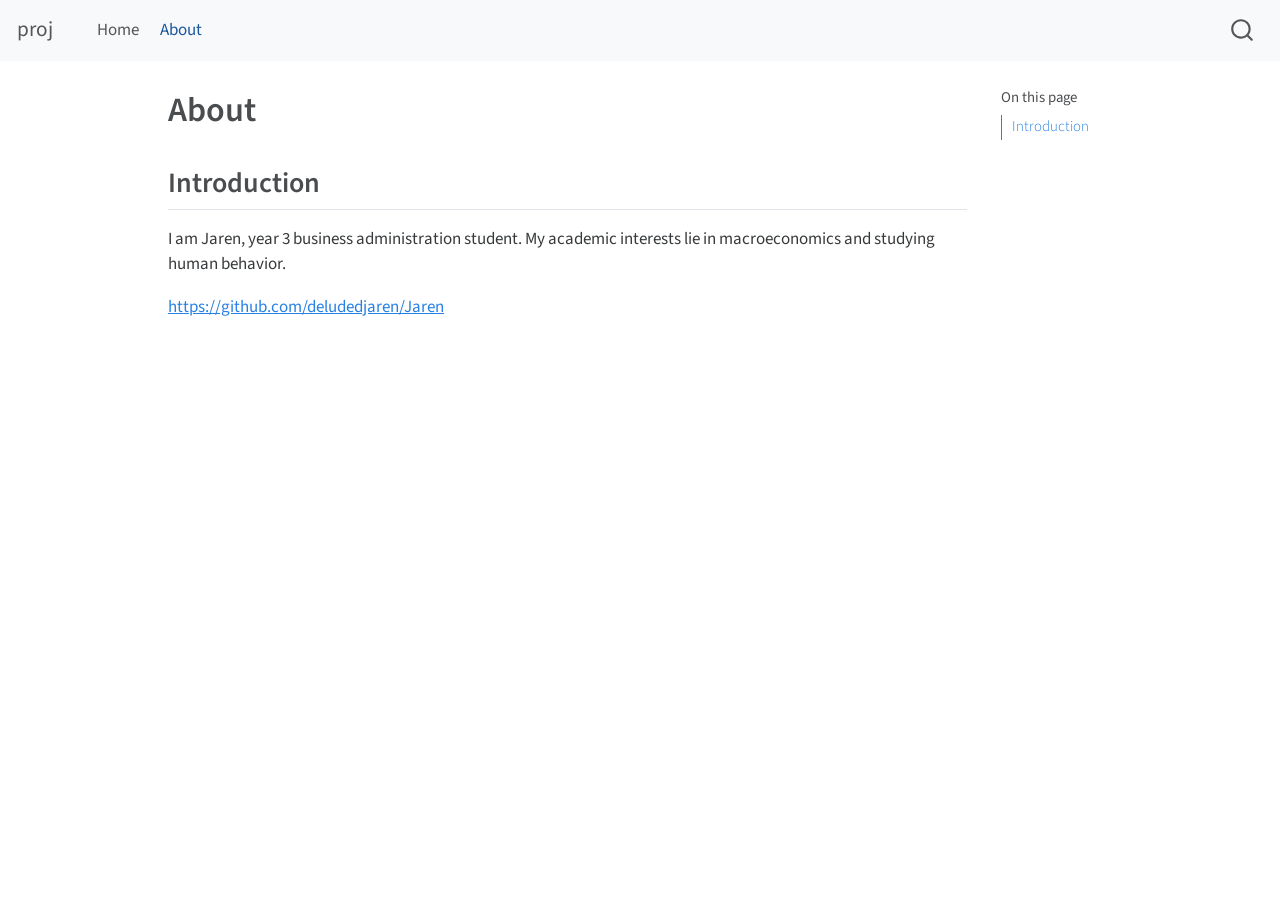
==== docs/about.html @ 87b83c74 "new" ====
<!DOCTYPE html>
<html xmlns="http://www.w3.org/1999/xhtml" lang="en" xml:lang="en"><head>

<meta charset="utf-8">
<meta name="generator" content="quarto-1.3.353">

<meta name="viewport" content="width=device-width, initial-scale=1.0, user-scalable=yes">


<title>proj - About</title>
<style>
code{white-space: pre-wrap;}
span.smallcaps{font-variant: small-caps;}
div.columns{display: flex; gap: min(4vw, 1.5em);}
div.column{flex: auto; overflow-x: auto;}
div.hanging-indent{margin-left: 1.5em; text-indent: -1.5em;}
ul.task-list{list-style: none;}
ul.task-list li input[type="checkbox"] {
  width: 0.8em;
  margin: 0 0.8em 0.2em -1em; /* quarto-specific, see https://github.com/quarto-dev/quarto-cli/issues/4556 */ 
  vertical-align: middle;
}
</style>


<script src="site_libs/quarto-nav/quarto-nav.js"></script>
<script src="site_libs/quarto-nav/headroom.min.js"></script>
<script src="site_libs/clipboard/clipboard.min.js"></script>
<script src="site_libs/quarto-search/autocomplete.umd.js"></script>
<script src="site_libs/quarto-search/fuse.min.js"></script>
<script src="site_libs/quarto-search/quarto-search.js"></script>
<meta name="quarto:offset" content="./">
<script src="site_libs/quarto-html/quarto.js"></script>
<script src="site_libs/quarto-html/popper.min.js"></script>
<script src="site_libs/quarto-html/tippy.umd.min.js"></script>
<script src="site_libs/quarto-html/anchor.min.js"></script>
<link href="site_libs/quarto-html/tippy.css" rel="stylesheet">
<link href="site_libs/quarto-html/quarto-syntax-highlighting.css" rel="stylesheet" id="quarto-text-highlighting-styles">
<script src="site_libs/bootstrap/bootstrap.min.js"></script>
<link href="site_libs/bootstrap/bootstrap-icons.css" rel="stylesheet">
<link href="site_libs/bootstrap/bootstrap.min.css" rel="stylesheet" id="quarto-bootstrap" data-mode="light">
<script id="quarto-search-options" type="application/json">{
  "location": "navbar",
  "copy-button": false,
  "collapse-after": 3,
  "panel-placement": "end",
  "type": "overlay",
  "limit": 20,
  "language": {
    "search-no-results-text": "No results",
    "search-matching-documents-text": "matching documents",
    "search-copy-link-title": "Copy link to search",
    "search-hide-matches-text": "Hide additional matches",
    "search-more-match-text": "more match in this document",
    "search-more-matches-text": "more matches in this document",
    "search-clear-button-title": "Clear",
    "search-detached-cancel-button-title": "Cancel",
    "search-submit-button-title": "Submit"
  }
}</script>


<link rel="stylesheet" href="styles.css">
</head>

<body class="nav-fixed">

<div id="quarto-search-results"></div>
  <header id="quarto-header" class="headroom fixed-top">
    <nav class="navbar navbar-expand-lg navbar-dark ">
      <div class="navbar-container container-fluid">
      <div class="navbar-brand-container">
    <a class="navbar-brand" href="./index.html">
    <span class="navbar-title">proj</span>
    </a>
  </div>
            <div id="quarto-search" class="" title="Search"></div>
          <button class="navbar-toggler" type="button" data-bs-toggle="collapse" data-bs-target="#navbarCollapse" aria-controls="navbarCollapse" aria-expanded="false" aria-label="Toggle navigation" onclick="if (window.quartoToggleHeadroom) { window.quartoToggleHeadroom(); }">
  <span class="navbar-toggler-icon"></span>
</button>
          <div class="collapse navbar-collapse" id="navbarCollapse">
            <ul class="navbar-nav navbar-nav-scroll me-auto">
  <li class="nav-item">
    <a class="nav-link" href="./index.html" rel="" target="">
 <span class="menu-text">Home</span></a>
  </li>  
  <li class="nav-item">
    <a class="nav-link active" href="./about.html" rel="" target="" aria-current="page">
 <span class="menu-text">About</span></a>
  </li>  
</ul>
            <div class="quarto-navbar-tools ms-auto">
</div>
          </div> <!-- /navcollapse -->
      </div> <!-- /container-fluid -->
    </nav>
</header>
<!-- content -->
<div id="quarto-content" class="quarto-container page-columns page-rows-contents page-layout-article page-navbar">
<!-- sidebar -->
<!-- margin-sidebar -->
    <div id="quarto-margin-sidebar" class="sidebar margin-sidebar">
        <nav id="TOC" role="doc-toc" class="toc-active">
    <h2 id="toc-title">On this page</h2>
   
  <ul>
  <li><a href="#introduction" id="toc-introduction" class="nav-link active" data-scroll-target="#introduction">Introduction</a></li>
  </ul>
</nav>
    </div>
<!-- main -->
<main class="content" id="quarto-document-content">

<header id="title-block-header" class="quarto-title-block default">
<div class="quarto-title">
<h1 class="title">About</h1>
</div>



<div class="quarto-title-meta">

    
  
    
  </div>
  

</header>

<section id="introduction" class="level2">
<h2 class="anchored" data-anchor-id="introduction">Introduction</h2>
<p>I am Jaren, year 3 business administration student. My academic interests lie in macroeconomics and studying human behavior.</p>
<p><a href="https://github.com/deludedjaren/Jaren" class="uri">https://github.com/deludedjaren/Jaren</a></p>


</section>

</main> <!-- /main -->
<script id="quarto-html-after-body" type="application/javascript">
window.document.addEventListener("DOMContentLoaded", function (event) {
  const toggleBodyColorMode = (bsSheetEl) => {
    const mode = bsSheetEl.getAttribute("data-mode");
    const bodyEl = window.document.querySelector("body");
    if (mode === "dark") {
      bodyEl.classList.add("quarto-dark");
      bodyEl.classList.remove("quarto-light");
    } else {
      bodyEl.classList.add("quarto-light");
      bodyEl.classList.remove("quarto-dark");
    }
  }
  const toggleBodyColorPrimary = () => {
    const bsSheetEl = window.document.querySelector("link#quarto-bootstrap");
    if (bsSheetEl) {
      toggleBodyColorMode(bsSheetEl);
    }
  }
  toggleBodyColorPrimary();  
  const icon = "";
  const anchorJS = new window.AnchorJS();
  anchorJS.options = {
    placement: 'right',
    icon: icon
  };
  anchorJS.add('.anchored');
  const isCodeAnnotation = (el) => {
    for (const clz of el.classList) {
      if (clz.startsWith('code-annotation-')) {                     
        return true;
      }
    }
    return false;
  }
  const clipboard = new window.ClipboardJS('.code-copy-button', {
    text: function(trigger) {
      const codeEl = trigger.previousElementSibling.cloneNode(true);
      for (const childEl of codeEl.children) {
        if (isCodeAnnotation(childEl)) {
          childEl.remove();
        }
      }
      return codeEl.innerText;
    }
  });
  clipboard.on('success', function(e) {
    // button target
    const button = e.trigger;
    // don't keep focus
    button.blur();
    // flash "checked"
    button.classList.add('code-copy-button-checked');
    var currentTitle = button.getAttribute("title");
    button.setAttribute("title", "Copied!");
    let tooltip;
    if (window.bootstrap) {
      button.setAttribute("data-bs-toggle", "tooltip");
      button.setAttribute("data-bs-placement", "left");
      button.setAttribute("data-bs-title", "Copied!");
      tooltip = new bootstrap.Tooltip(button, 
        { trigger: "manual", 
          customClass: "code-copy-button-tooltip",
          offset: [0, -8]});
      tooltip.show();    
    }
    setTimeout(function() {
      if (tooltip) {
        tooltip.hide();
        button.removeAttribute("data-bs-title");
        button.removeAttribute("data-bs-toggle");
        button.removeAttribute("data-bs-placement");
      }
      button.setAttribute("title", currentTitle);
      button.classList.remove('code-copy-button-checked');
    }, 1000);
    // clear code selection
    e.clearSelection();
  });
  function tippyHover(el, contentFn) {
    const config = {
      allowHTML: true,
      content: contentFn,
      maxWidth: 500,
      delay: 100,
      arrow: false,
      appendTo: function(el) {
          return el.parentElement;
      },
      interactive: true,
      interactiveBorder: 10,
      theme: 'quarto',
      placement: 'bottom-start'
    };
    window.tippy(el, config); 
  }
  const noterefs = window.document.querySelectorAll('a[role="doc-noteref"]');
  for (var i=0; i<noterefs.length; i++) {
    const ref = noterefs[i];
    tippyHover(ref, function() {
      // use id or data attribute instead here
      let href = ref.getAttribute('data-footnote-href') || ref.getAttribute('href');
      try { href = new URL(href).hash; } catch {}
      const id = href.replace(/^#\/?/, "");
      const note = window.document.getElementById(id);
      return note.innerHTML;
    });
  }
      let selectedAnnoteEl;
      const selectorForAnnotation = ( cell, annotation) => {
        let cellAttr = 'data-code-cell="' + cell + '"';
        let lineAttr = 'data-code-annotation="' +  annotation + '"';
        const selector = 'span[' + cellAttr + '][' + lineAttr + ']';
        return selector;
      }
      const selectCodeLines = (annoteEl) => {
        const doc = window.document;
        const targetCell = annoteEl.getAttribute("data-target-cell");
        const targetAnnotation = annoteEl.getAttribute("data-target-annotation");
        const annoteSpan = window.document.querySelector(selectorForAnnotation(targetCell, targetAnnotation));
        const lines = annoteSpan.getAttribute("data-code-lines").split(",");
        const lineIds = lines.map((line) => {
          return targetCell + "-" + line;
        })
        let top = null;
        let height = null;
        let parent = null;
        if (lineIds.length > 0) {
            //compute the position of the single el (top and bottom and make a div)
            const el = window.document.getElementById(lineIds[0]);
            top = el.offsetTop;
            height = el.offsetHeight;
            parent = el.parentElement.parentElement;
          if (lineIds.length > 1) {
            const lastEl = window.document.getElementById(lineIds[lineIds.length - 1]);
            const bottom = lastEl.offsetTop + lastEl.offsetHeight;
            height = bottom - top;
          }
          if (top !== null && height !== null && parent !== null) {
            // cook up a div (if necessary) and position it 
            let div = window.document.getElementById("code-annotation-line-highlight");
            if (div === null) {
              div = window.document.createElement("div");
              div.setAttribute("id", "code-annotation-line-highlight");
              div.style.position = 'absolute';
              parent.appendChild(div);
            }
            div.style.top = top - 2 + "px";
            div.style.height = height + 4 + "px";
            let gutterDiv = window.document.getElementById("code-annotation-line-highlight-gutter");
            if (gutterDiv === null) {
              gutterDiv = window.document.createElement("div");
              gutterDiv.setAttribute("id", "code-annotation-line-highlight-gutter");
              gutterDiv.style.position = 'absolute';
              const codeCell = window.document.getElementById(targetCell);
              const gutter = codeCell.querySelector('.code-annotation-gutter');
              gutter.appendChild(gutterDiv);
            }
            gutterDiv.style.top = top - 2 + "px";
            gutterDiv.style.height = height + 4 + "px";
          }
          selectedAnnoteEl = annoteEl;
        }
      };
      const unselectCodeLines = () => {
        const elementsIds = ["code-annotation-line-highlight", "code-annotation-line-highlight-gutter"];
        elementsIds.forEach((elId) => {
          const div = window.document.getElementById(elId);
          if (div) {
            div.remove();
          }
        });
        selectedAnnoteEl = undefined;
      };
      // Attach click handler to the DT
      const annoteDls = window.document.querySelectorAll('dt[data-target-cell]');
      for (const annoteDlNode of annoteDls) {
        annoteDlNode.addEventListener('click', (event) => {
          const clickedEl = event.target;
          if (clickedEl !== selectedAnnoteEl) {
            unselectCodeLines();
            const activeEl = window.document.querySelector('dt[data-target-cell].code-annotation-active');
            if (activeEl) {
              activeEl.classList.remove('code-annotation-active');
            }
            selectCodeLines(clickedEl);
            clickedEl.classList.add('code-annotation-active');
          } else {
            // Unselect the line
            unselectCodeLines();
            clickedEl.classList.remove('code-annotation-active');
          }
        });
      }
  const findCites = (el) => {
    const parentEl = el.parentElement;
    if (parentEl) {
      const cites = parentEl.dataset.cites;
      if (cites) {
        return {
          el,
          cites: cites.split(' ')
        };
      } else {
        return findCites(el.parentElement)
      }
    } else {
      return undefined;
    }
  };
  var bibliorefs = window.document.querySelectorAll('a[role="doc-biblioref"]');
  for (var i=0; i<bibliorefs.length; i++) {
    const ref = bibliorefs[i];
    const citeInfo = findCites(ref);
    if (citeInfo) {
      tippyHover(citeInfo.el, function() {
        var popup = window.document.createElement('div');
        citeInfo.cites.forEach(function(cite) {
          var citeDiv = window.document.createElement('div');
          citeDiv.classList.add('hanging-indent');
          citeDiv.classList.add('csl-entry');
          var biblioDiv = window.document.getElementById('ref-' + cite);
          if (biblioDiv) {
            citeDiv.innerHTML = biblioDiv.innerHTML;
          }
          popup.appendChild(citeDiv);
        });
        return popup.innerHTML;
      });
    }
  }
});
</script>
</div> <!-- /content -->



</body></html>
---- docs/site_libs/quarto-html/tippy.css ----
.tippy-box[data-animation=fade][data-state=hidden]{opacity:0}[data-tippy-root]{max-width:calc(100vw - 10px)}.tippy-box{position:relative;background-color:#333;color:#fff;border-radius:4px;font-size:14px;line-height:1.4;white-space:normal;outline:0;transition-property:transform,visibility,opacity}.tippy-box[data-placement^=top]>.tippy-arrow{bottom:0}.tippy-box[data-placement^=top]>.tippy-arrow:before{bottom:-7px;left:0;border-width:8px 8px 0;border-top-color:initial;transform-origin:center top}.tippy-box[data-placement^=bottom]>.tippy-arrow{top:0}.tippy-box[data-placement^=bottom]>.tippy-arrow:before{top:-7px;left:0;border-width:0 8px 8px;border-bottom-color:initial;transform-origin:center bottom}.tippy-box[data-placement^=left]>.tippy-arrow{right:0}.tippy-box[data-placement^=left]>.tippy-arrow:before{border-width:8px 0 8px 8px;border-left-color:initial;right:-7px;transform-origin:center left}.tippy-box[data-placement^=right]>.tippy-arrow{left:0}.tippy-box[data-placement^=right]>.tippy-arrow:before{left:-7px;border-width:8px 8px 8px 0;border-right-color:initial;transform-origin:center right}.tippy-box[data-inertia][data-state=visible]{transition-timing-function:cubic-bezier(.54,1.5,.38,1.11)}.tippy-arrow{width:16px;height:16px;color:#333}.tippy-arrow:before{content:"";position:absolute;border-color:transparent;border-style:solid}.tippy-content{position:relative;padding:5px 9px;z-index:1}
---- docs/site_libs/quarto-html/quarto-syntax-highlighting.css ----
/* quarto syntax highlight colors */
:root {
  --quarto-hl-ot-color: #003B4F;
  --quarto-hl-at-color: #657422;
  --quarto-hl-ss-color: #20794D;
  --quarto-hl-an-color: #5E5E5E;
  --quarto-hl-fu-color: #4758AB;
  --quarto-hl-st-color: #20794D;
  --quarto-hl-cf-color: #003B4F;
  --quarto-hl-op-color: #5E5E5E;
  --quarto-hl-er-color: #AD0000;
  --quarto-hl-bn-color: #AD0000;
  --quarto-hl-al-color: #AD0000;
  --quarto-hl-va-color: #111111;
  --quarto-hl-bu-color: inherit;
  --quarto-hl-ex-color: inherit;
  --quarto-hl-pp-color: #AD0000;
  --quarto-hl-in-color: #5E5E5E;
  --quarto-hl-vs-color: #20794D;
  --quarto-hl-wa-color: #5E5E5E;
  --quarto-hl-do-color: #5E5E5E;
  --quarto-hl-im-color: #00769E;
  --quarto-hl-ch-color: #20794D;
  --quarto-hl-dt-color: #AD0000;
  --quarto-hl-fl-color: #AD0000;
  --quarto-hl-co-color: #5E5E5E;
  --quarto-hl-cv-color: #5E5E5E;
  --quarto-hl-cn-color: #8f5902;
  --quarto-hl-sc-color: #5E5E5E;
  --quarto-hl-dv-color: #AD0000;
  --quarto-hl-kw-color: #003B4F;
}

/* other quarto variables */
:root {
  --quarto-font-monospace: SFMono-Regular, Menlo, Monaco, Consolas, "Liberation Mono", "Courier New", monospace;
}

pre > code.sourceCode > span {
  color: #003B4F;
}

code span {
  color: #003B4F;
}

code.sourceCode > span {
  color: #003B4F;
}

div.sourceCode,
div.sourceCode pre.sourceCode {
  color: #003B4F;
}

code span.ot {
  color: #003B4F;
  font-style: inherit;
}

code span.at {
  color: #657422;
  font-style: inherit;
}

code span.ss {
  color: #20794D;
  font-style: inherit;
}

code span.an {
  color: #5E5E5E;
  font-style: inherit;
}

code span.fu {
  color: #4758AB;
  font-style: inherit;
}

code span.st {
  color: #20794D;
  font-style: inherit;
}

code span.cf {
  color: #003B4F;
  font-style: inherit;
}

code span.op {
  color: #5E5E5E;
  font-style: inherit;
}

code span.er {
  color: #AD0000;
  font-style: inherit;
}

code span.bn {
  color: #AD0000;
  font-style: inherit;
}

code span.al {
  color: #AD0000;
  font-style: inherit;
}

code span.va {
  color: #111111;
  font-style: inherit;
}

code span.bu {
  font-style: inherit;
}

code span.ex {
  font-style: inherit;
}

code span.pp {
  color: #AD0000;
  font-style: inherit;
}

code span.in {
  color: #5E5E5E;
  font-style: inherit;
}

code span.vs {
  color: #20794D;
  font-style: inherit;
}

code span.wa {
  color: #5E5E5E;
  font-style: italic;
}

code span.do {
  color: #5E5E5E;
  font-style: italic;
}

code span.im {
  color: #00769E;
  font-style: inherit;
}

code span.ch {
  color: #20794D;
  font-style: inherit;
}

code span.dt {
  color: #AD0000;
  font-style: inherit;
}

code span.fl {
  color: #AD0000;
  font-style: inherit;
}

code span.co {
  color: #5E5E5E;
  font-style: inherit;
}

code span.cv {
  color: #5E5E5E;
  font-style: italic;
}

code span.cn {
  color: #8f5902;
  font-style: inherit;
}

code span.sc {
  color: #5E5E5E;
  font-style: inherit;
}

code span.dv {
  color: #AD0000;
  font-style: inherit;
}

code span.kw {
  color: #003B4F;
  font-style: inherit;
}

.prevent-inlining {
  content: "</";
}

/*# sourceMappingURL=debc5d5d77c3f9108843748ff7464032.css.map */
---- docs/styles.css ----
/* css styles */
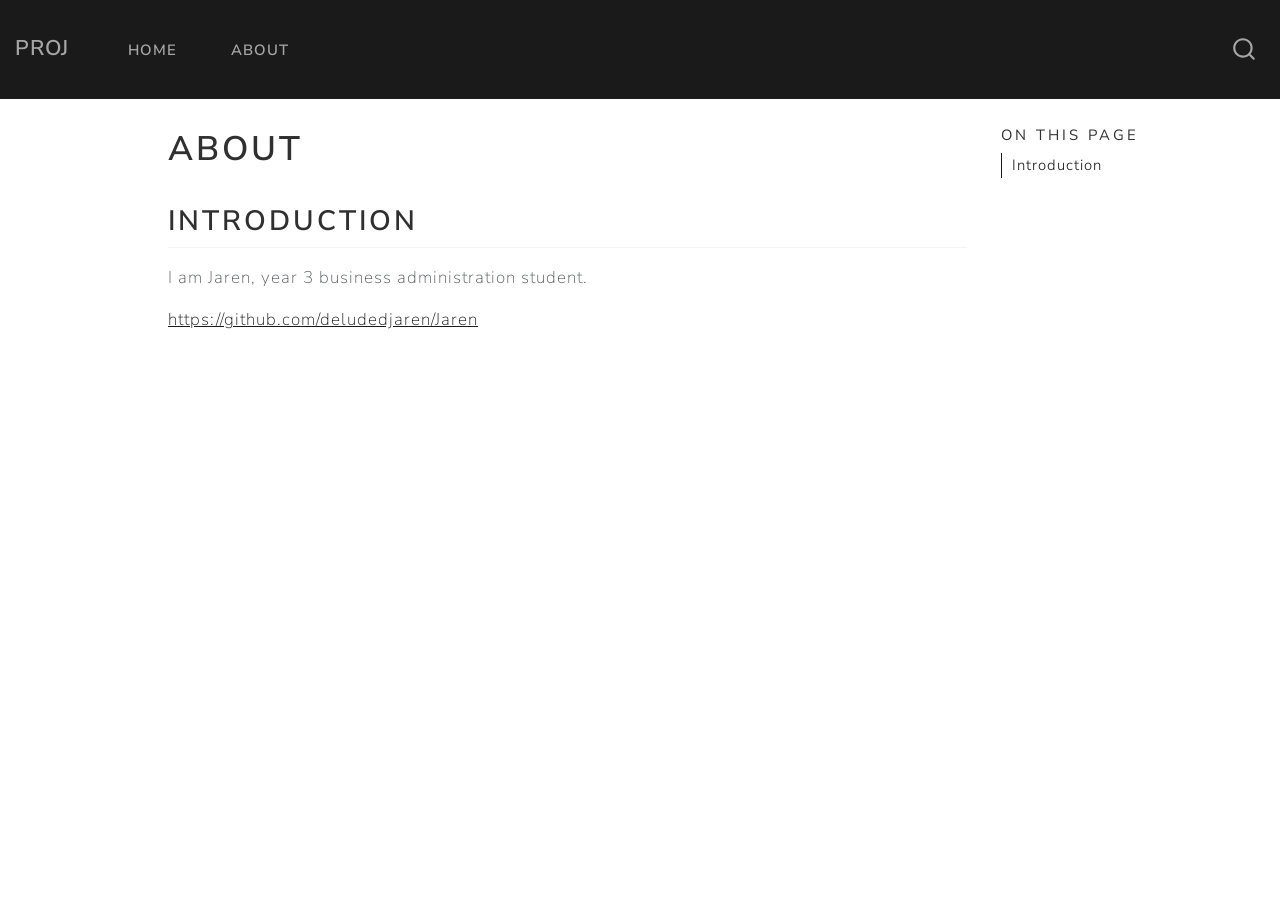
==== commit af81b148: "new" ====
--- a/docs/about.html
+++ b/docs/about.html
@@ -35,10 +35,10 @@
 <script src="site_libs/quarto-html/tippy.umd.min.js"></script>
 <script src="site_libs/quarto-html/anchor.min.js"></script>
 <link href="site_libs/quarto-html/tippy.css" rel="stylesheet">
-<link href="site_libs/quarto-html/quarto-syntax-highlighting.css" rel="stylesheet" id="quarto-text-highlighting-styles">
+<link href="site_libs/quarto-html/quarto-syntax-highlighting-dark.css" rel="stylesheet" id="quarto-text-highlighting-styles">
 <script src="site_libs/bootstrap/bootstrap.min.js"></script>
 <link href="site_libs/bootstrap/bootstrap-icons.css" rel="stylesheet">
-<link href="site_libs/bootstrap/bootstrap.min.css" rel="stylesheet" id="quarto-bootstrap" data-mode="light">
+<link href="site_libs/bootstrap/bootstrap.min.css" rel="stylesheet" id="quarto-bootstrap" data-mode="dark">
 <script id="quarto-search-options" type="application/json">{
   "location": "navbar",
   "copy-button": false,
@@ -130,7 +130,7 @@
 
 <section id="introduction" class="level2">
 <h2 class="anchored" data-anchor-id="introduction">Introduction</h2>
-<p>I am Jaren, year 3 business administration student. My academic interests lie in macroeconomics and studying human behavior.</p>
+<p>I am Jaren, year 3 business administration student.</p>
 <p><a href="https://github.com/deludedjaren/Jaren" class="uri">https://github.com/deludedjaren/Jaren</a></p>
 
 
--- a/docs/site_libs/quarto-html/quarto-syntax-highlighting-dark.css
+++ b/docs/site_libs/quarto-html/quarto-syntax-highlighting-dark.css
@@ -0,0 +1,189 @@
+/* quarto syntax highlight colors */
+:root {
+  --quarto-hl-al-color: #f07178;
+  --quarto-hl-an-color: #d4d0ab;
+  --quarto-hl-at-color: #00e0e0;
+  --quarto-hl-bn-color: #d4d0ab;
+  --quarto-hl-bu-color: #abe338;
+  --quarto-hl-ch-color: #abe338;
+  --quarto-hl-co-color: #f8f8f2;
+  --quarto-hl-cv-color: #ffd700;
+  --quarto-hl-cn-color: #ffd700;
+  --quarto-hl-cf-color: #ffa07a;
+  --quarto-hl-dt-color: #ffa07a;
+  --quarto-hl-dv-color: #d4d0ab;
+  --quarto-hl-do-color: #f8f8f2;
+  --quarto-hl-er-color: #f07178;
+  --quarto-hl-ex-color: #00e0e0;
+  --quarto-hl-fl-color: #d4d0ab;
+  --quarto-hl-fu-color: #ffa07a;
+  --quarto-hl-im-color: #abe338;
+  --quarto-hl-in-color: #d4d0ab;
+  --quarto-hl-kw-color: #ffa07a;
+  --quarto-hl-op-color: #ffa07a;
+  --quarto-hl-ot-color: #00e0e0;
+  --quarto-hl-pp-color: #dcc6e0;
+  --quarto-hl-re-color: #00e0e0;
+  --quarto-hl-sc-color: #abe338;
+  --quarto-hl-ss-color: #abe338;
+  --quarto-hl-st-color: #abe338;
+  --quarto-hl-va-color: #00e0e0;
+  --quarto-hl-vs-color: #abe338;
+  --quarto-hl-wa-color: #dcc6e0;
+}
+
+/* other quarto variables */
+:root {
+  --quarto-font-monospace: SFMono-Regular, Menlo, Monaco, Consolas, "Liberation Mono", "Courier New", monospace;
+}
+
+code span.al {
+  background-color: #2a0f15;
+  font-weight: bold;
+  color: #f07178;
+}
+
+code span.an {
+  color: #d4d0ab;
+}
+
+code span.at {
+  color: #00e0e0;
+}
+
+code span.bn {
+  color: #d4d0ab;
+}
+
+code span.bu {
+  color: #abe338;
+}
+
+code span.ch {
+  color: #abe338;
+}
+
+code span.co {
+  font-style: italic;
+  color: #f8f8f2;
+}
+
+code span.cv {
+  color: #ffd700;
+}
+
+code span.cn {
+  color: #ffd700;
+}
+
+code span.cf {
+  font-weight: bold;
+  color: #ffa07a;
+}
+
+code span.dt {
+  color: #ffa07a;
+}
+
+code span.dv {
+  color: #d4d0ab;
+}
+
+code span.do {
+  color: #f8f8f2;
+}
+
+code span.er {
+  color: #f07178;
+  text-decoration: underline;
+}
+
+code span.ex {
+  font-weight: bold;
+  color: #00e0e0;
+}
+
+code span.fl {
+  color: #d4d0ab;
+}
+
+code span.fu {
+  color: #ffa07a;
+}
+
+code span.im {
+  color: #abe338;
+}
+
+code span.in {
+  color: #d4d0ab;
+}
+
+code span.kw {
+  font-weight: bold;
+  color: #ffa07a;
+}
+
+pre > code.sourceCode > span {
+  color: #f8f8f2;
+}
+
+code span {
+  color: #f8f8f2;
+}
+
+code.sourceCode > span {
+  color: #f8f8f2;
+}
+
+div.sourceCode,
+div.sourceCode pre.sourceCode {
+  color: #f8f8f2;
+}
+
+code span.op {
+  color: #ffa07a;
+}
+
+code span.ot {
+  color: #00e0e0;
+}
+
+code span.pp {
+  color: #dcc6e0;
+}
+
+code span.re {
+  background-color: #f8f8f2;
+  color: #00e0e0;
+}
+
+code span.sc {
+  color: #abe338;
+}
+
+code span.ss {
+  color: #abe338;
+}
+
+code span.st {
+  color: #abe338;
+}
+
+code span.va {
+  color: #00e0e0;
+}
+
+code span.vs {
+  color: #abe338;
+}
+
+code span.wa {
+  color: #dcc6e0;
+}
+
+.prevent-inlining {
+  content: "</";
+}
+
+/*# sourceMappingURL=935a306eefa94366c21e1a970dddb765.css.map */
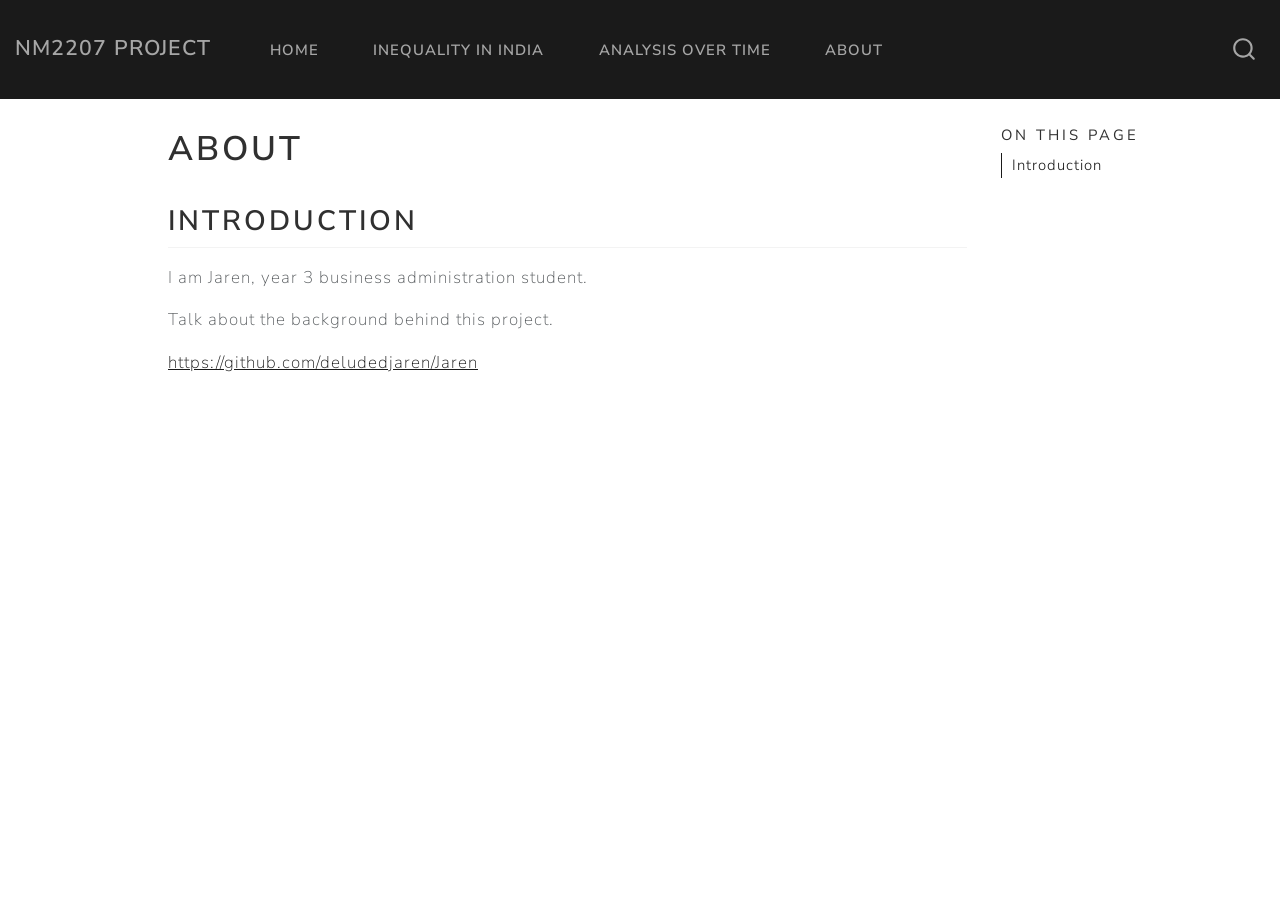
==== commit 3cc0d915: "new" ====
--- a/docs/about.html
+++ b/docs/about.html
@@ -7,7 +7,7 @@
 <meta name="viewport" content="width=device-width, initial-scale=1.0, user-scalable=yes">
 
 
-<title>proj - About</title>
+<title>NM2207 Project - About</title>
 <style>
 code{white-space: pre-wrap;}
 span.smallcaps{font-variant: small-caps;}
@@ -35,10 +35,10 @@
 <script src="site_libs/quarto-html/tippy.umd.min.js"></script>
 <script src="site_libs/quarto-html/anchor.min.js"></script>
 <link href="site_libs/quarto-html/tippy.css" rel="stylesheet">
-<link href="site_libs/quarto-html/quarto-syntax-highlighting-dark.css" rel="stylesheet" id="quarto-text-highlighting-styles">
+<link href="site_libs/quarto-html/quarto-syntax-highlighting.css" rel="stylesheet" id="quarto-text-highlighting-styles">
 <script src="site_libs/bootstrap/bootstrap.min.js"></script>
 <link href="site_libs/bootstrap/bootstrap-icons.css" rel="stylesheet">
-<link href="site_libs/bootstrap/bootstrap.min.css" rel="stylesheet" id="quarto-bootstrap" data-mode="dark">
+<link href="site_libs/bootstrap/bootstrap.min.css" rel="stylesheet" id="quarto-bootstrap" data-mode="light">
 <script id="quarto-search-options" type="application/json">{
   "location": "navbar",
   "copy-button": false,
@@ -71,7 +71,7 @@
       <div class="navbar-container container-fluid">
       <div class="navbar-brand-container">
     <a class="navbar-brand" href="./index.html">
-    <span class="navbar-title">proj</span>
+    <span class="navbar-title">NM2207 Project</span>
     </a>
   </div>
             <div id="quarto-search" class="" title="Search"></div>
@@ -83,6 +83,14 @@
   <li class="nav-item">
     <a class="nav-link" href="./index.html" rel="" target="">
  <span class="menu-text">Home</span></a>
+  </li>  
+  <li class="nav-item">
+    <a class="nav-link" href="./Analysis.html" rel="" target="">
+ <span class="menu-text">Inequality in India</span></a>
+  </li>  
+  <li class="nav-item">
+    <a class="nav-link" href="./Time.html" rel="" target="">
+ <span class="menu-text">Analysis Over Time</span></a>
   </li>  
   <li class="nav-item">
     <a class="nav-link active" href="./about.html" rel="" target="" aria-current="page">
@@ -131,6 +139,7 @@
 <section id="introduction" class="level2">
 <h2 class="anchored" data-anchor-id="introduction">Introduction</h2>
 <p>I am Jaren, year 3 business administration student.</p>
+<p>Talk about the background behind this project.</p>
 <p><a href="https://github.com/deludedjaren/Jaren" class="uri">https://github.com/deludedjaren/Jaren</a></p>
 
 
--- a/docs/site_libs/quarto-html/quarto-syntax-highlighting.css
+++ b/docs/site_libs/quarto-html/quarto-syntax-highlighting.css
@@ -0,0 +1,203 @@
+/* quarto syntax highlight colors */
+:root {
+  --quarto-hl-ot-color: #003B4F;
+  --quarto-hl-at-color: #657422;
+  --quarto-hl-ss-color: #20794D;
+  --quarto-hl-an-color: #5E5E5E;
+  --quarto-hl-fu-color: #4758AB;
+  --quarto-hl-st-color: #20794D;
+  --quarto-hl-cf-color: #003B4F;
+  --quarto-hl-op-color: #5E5E5E;
+  --quarto-hl-er-color: #AD0000;
+  --quarto-hl-bn-color: #AD0000;
+  --quarto-hl-al-color: #AD0000;
+  --quarto-hl-va-color: #111111;
+  --quarto-hl-bu-color: inherit;
+  --quarto-hl-ex-color: inherit;
+  --quarto-hl-pp-color: #AD0000;
+  --quarto-hl-in-color: #5E5E5E;
+  --quarto-hl-vs-color: #20794D;
+  --quarto-hl-wa-color: #5E5E5E;
+  --quarto-hl-do-color: #5E5E5E;
+  --quarto-hl-im-color: #00769E;
+  --quarto-hl-ch-color: #20794D;
+  --quarto-hl-dt-color: #AD0000;
+  --quarto-hl-fl-color: #AD0000;
+  --quarto-hl-co-color: #5E5E5E;
+  --quarto-hl-cv-color: #5E5E5E;
+  --quarto-hl-cn-color: #8f5902;
+  --quarto-hl-sc-color: #5E5E5E;
+  --quarto-hl-dv-color: #AD0000;
+  --quarto-hl-kw-color: #003B4F;
+}
+
+/* other quarto variables */
+:root {
+  --quarto-font-monospace: SFMono-Regular, Menlo, Monaco, Consolas, "Liberation Mono", "Courier New", monospace;
+}
+
+pre > code.sourceCode > span {
+  color: #003B4F;
+}
+
+code span {
+  color: #003B4F;
+}
+
+code.sourceCode > span {
+  color: #003B4F;
+}
+
+div.sourceCode,
+div.sourceCode pre.sourceCode {
+  color: #003B4F;
+}
+
+code span.ot {
+  color: #003B4F;
+  font-style: inherit;
+}
+
+code span.at {
+  color: #657422;
+  font-style: inherit;
+}
+
+code span.ss {
+  color: #20794D;
+  font-style: inherit;
+}
+
+code span.an {
+  color: #5E5E5E;
+  font-style: inherit;
+}
+
+code span.fu {
+  color: #4758AB;
+  font-style: inherit;
+}
+
+code span.st {
+  color: #20794D;
+  font-style: inherit;
+}
+
+code span.cf {
+  color: #003B4F;
+  font-style: inherit;
+}
+
+code span.op {
+  color: #5E5E5E;
+  font-style: inherit;
+}
+
+code span.er {
+  color: #AD0000;
+  font-style: inherit;
+}
+
+code span.bn {
+  color: #AD0000;
+  font-style: inherit;
+}
+
+code span.al {
+  color: #AD0000;
+  font-style: inherit;
+}
+
+code span.va {
+  color: #111111;
+  font-style: inherit;
+}
+
+code span.bu {
+  font-style: inherit;
+}
+
+code span.ex {
+  font-style: inherit;
+}
+
+code span.pp {
+  color: #AD0000;
+  font-style: inherit;
+}
+
+code span.in {
+  color: #5E5E5E;
+  font-style: inherit;
+}
+
+code span.vs {
+  color: #20794D;
+  font-style: inherit;
+}
+
+code span.wa {
+  color: #5E5E5E;
+  font-style: italic;
+}
+
+code span.do {
+  color: #5E5E5E;
+  font-style: italic;
+}
+
+code span.im {
+  color: #00769E;
+  font-style: inherit;
+}
+
+code span.ch {
+  color: #20794D;
+  font-style: inherit;
+}
+
+code span.dt {
+  color: #AD0000;
+  font-style: inherit;
+}
+
+code span.fl {
+  color: #AD0000;
+  font-style: inherit;
+}
+
+code span.co {
+  color: #5E5E5E;
+  font-style: inherit;
+}
+
+code span.cv {
+  color: #5E5E5E;
+  font-style: italic;
+}
+
+code span.cn {
+  color: #8f5902;
+  font-style: inherit;
+}
+
+code span.sc {
+  color: #5E5E5E;
+  font-style: inherit;
+}
+
+code span.dv {
+  color: #AD0000;
+  font-style: inherit;
+}
+
+code span.kw {
+  color: #003B4F;
+  font-style: inherit;
+}
+
+.prevent-inlining {
+  content: "</";
+}
+
+/*# sourceMappingURL=debc5d5d77c3f9108843748ff7464032.css.map */
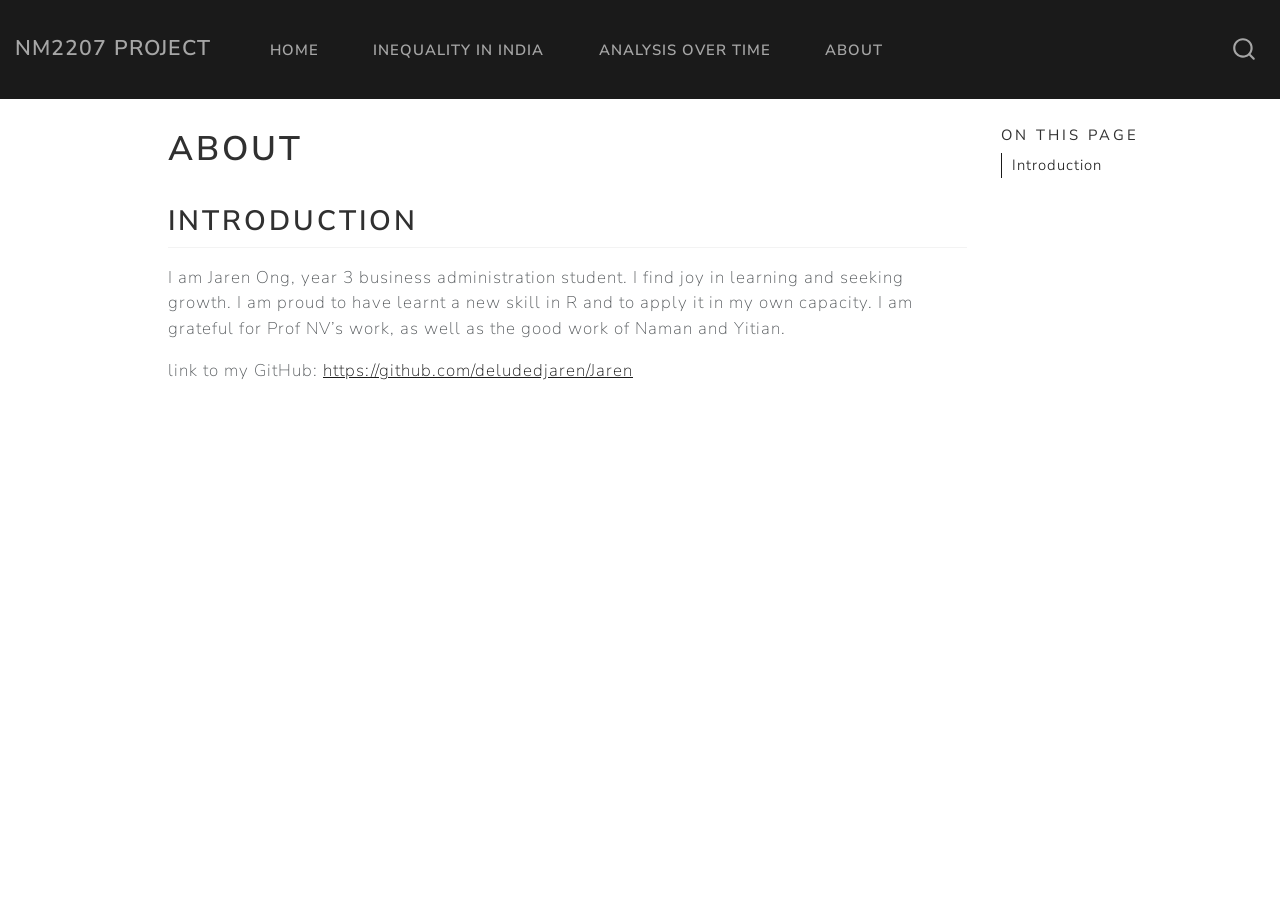
==== commit 147e22b8: "new" ====
--- a/docs/about.html
+++ b/docs/about.html
@@ -138,9 +138,8 @@
 
 <section id="introduction" class="level2">
 <h2 class="anchored" data-anchor-id="introduction">Introduction</h2>
-<p>I am Jaren, year 3 business administration student.</p>
-<p>Talk about the background behind this project.</p>
-<p><a href="https://github.com/deludedjaren/Jaren" class="uri">https://github.com/deludedjaren/Jaren</a></p>
+<p>I am Jaren Ong, year 3 business administration student. I find joy in learning and seeking growth. I am proud to have learnt a new skill in R and to apply it in my own capacity. I am grateful for Prof NV’s work, as well as the good work of Naman and Yitian.</p>
+<p>link to my GitHub: <a href="https://github.com/deludedjaren/Jaren" class="uri">https://github.com/deludedjaren/Jaren</a></p>
 
 
 </section>
